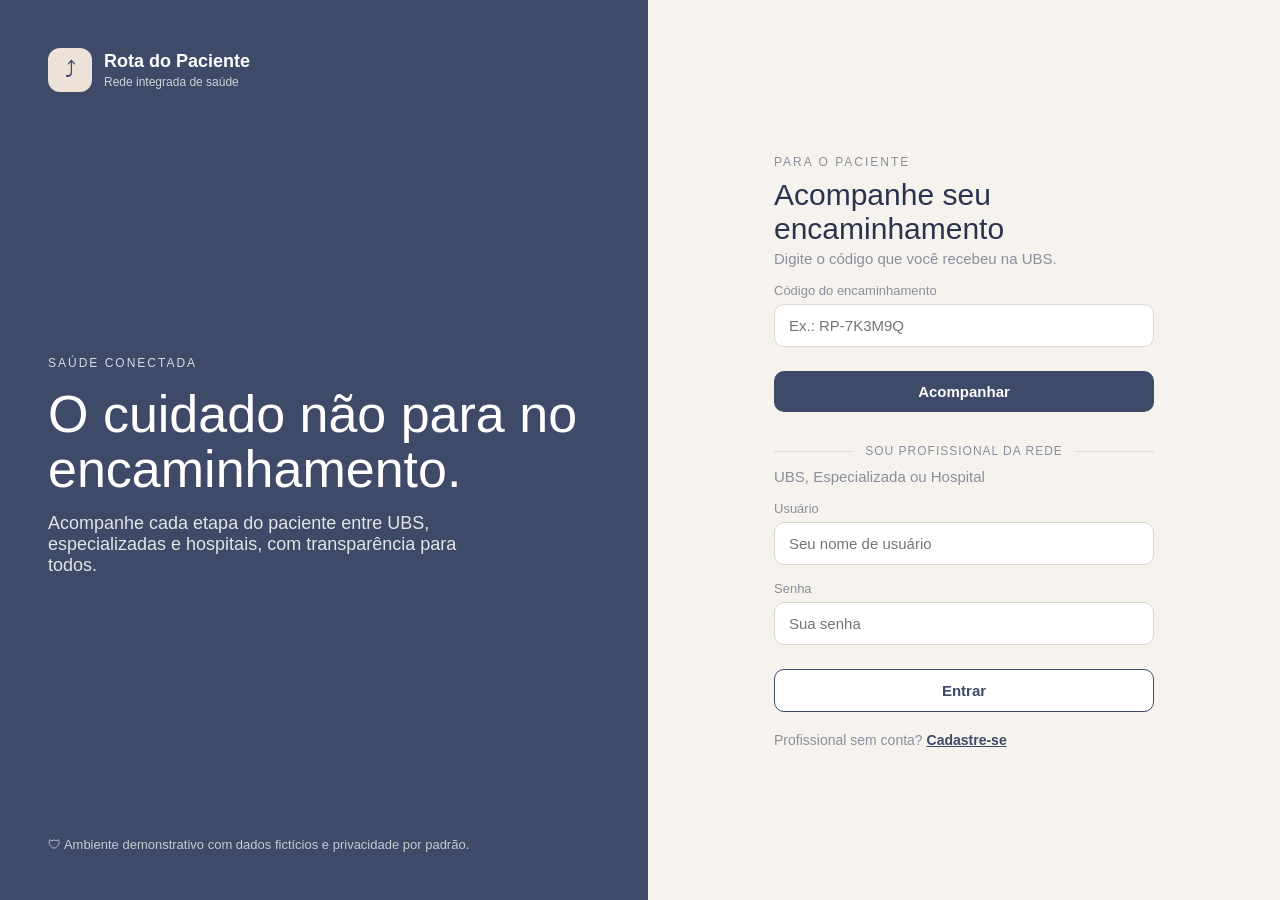
==== frontend/index.html @ ddeb9088 "reworked dir" ====
<!DOCTYPE html>
<html lang="pt-BR">
<head>
  <meta charset="UTF-8">
  <meta name="viewport" content="width=device-width, initial-scale=1">
  <title>Rota do Paciente</title>
  <link rel="stylesheet" href="style.css">
  <script src="script.js" defer></script>
</head>
<body>
  <div class="tela-login">

    <section class="lado-azul">
      <div class="marca">
        <div class="icone">⤴</div>
        <div><strong>Rota do Paciente</strong><small>Rede integrada de saúde</small></div>
      </div>
      <div>
        <span class="tag">Saúde conectada</span>
        <h1>O cuidado não para no encaminhamento.</h1>
        <p>Acompanhe cada etapa do paciente entre UBS, especializadas e hospitais, com transparência para todos.</p>
      </div>
      <div class="aviso">🛡 Ambiente demonstrativo com dados fictícios e privacidade por padrão.</div>
    </section>

    <section class="lado-form">
      <div class="caixa">

        <!-- ACESSO DO PACIENTE (principal) -->
        <span class="tag">Para o paciente</span>
        <h2>Acompanhe seu encaminhamento</h2>
        <p class="sub">Digite o código que você recebeu na UBS.</p>

        <!-- Na versão com PHP: action="acompanhar.php" method="get" -->
        <form action="acompanhar.html" method="get">
          <label for="codigo">Código do encaminhamento</label>
          <input type="text" id="codigo" name="codigo" placeholder="Ex.: RP-7K3M9Q" required>
          <button class="btn" type="submit">Acompanhar</button>
        </form>

        <!-- ACESSO DOS PROFISSIONAIS -->
        <div class="divisor"><span>Sou profissional da rede</span></div>

        <p class="sub">UBS, Especializada ou Hospital</p>

        <!-- Na versão com PHP: action="login.php" method="post" -->
        <form action="ubs.html">
          <label for="usuario">Usuário</label>
          <input type="text" id="usuario" name="usuario" placeholder="Seu nome de usuário" required>

          <label for="senha">Senha</label>
          <input type="password" id="senha" name="senha" placeholder="Sua senha" required>

          <button class="btn btn-claro" type="submit">Entrar</button>
        </form>

        <div class="links">
          <span>Profissional sem conta? <a href="cadastro.html">Cadastre-se</a></span>
        </div>

      </div>
    </section>

  </div>
</body>
</html>
---- frontend/style.css ----
/* ===== Paleta (igual ao Figma) ===== */
:root {
  --azul: #3e4a68;
  --azul-escuro: #2b3350;
  --creme: #f6f3ee;
  --bege: #ede2d8;
  --verde: #5b8a6e;
  --verde-claro: #eaf2ee;
  --cinza: #8a8f9c;
  --linha: #ddd8d1;
  --vermelho: #b85c50;
}

* { box-sizing: border-box; margin: 0; padding: 0; }
body { font-family: "Segoe UI", Arial, sans-serif; background: var(--creme); color: var(--azul-escuro); }
a { color: inherit; }

/* ===== Marca ===== */
.marca { display: flex; align-items: center; gap: 12px; }
.marca .icone { width: 44px; height: 44px; border-radius: 12px; background: var(--bege); color: var(--azul); display: flex; align-items: center; justify-content: center; font-size: 22px; }
.marca strong { display: block; font-size: 18px; }
.marca small { font-size: 12px; opacity: .75; }

/* ===== Botões e formulários ===== */
.btn { display: inline-block; background: var(--azul); color: #fff; border: 0; border-radius: 10px; padding: 12px 22px; font-size: 15px; font-weight: 600; cursor: pointer; text-decoration: none; }
.btn:hover { background: var(--azul-escuro); }
label { display: block; font-size: 13px; color: var(--cinza); margin: 16px 0 6px; }
input, select { width: 100%; padding: 12px 14px; border: 1px solid var(--linha); border-radius: 10px; background: #fff; font-size: 15px; color: var(--azul-escuro); }
input:focus, select:focus { outline: 2px solid var(--azul); }
form .btn { width: 100%; margin-top: 24px; }
.links { margin-top: 20px; font-size: 14px; color: var(--cinza); display: flex; flex-direction: column; gap: 8px; }
.links a { color: var(--azul); font-weight: 600; }

/* ===== Login / Cadastro ===== */
.tela-login { display: flex; min-height: 100vh; }
.lado-azul { flex: 1; background: var(--azul); color: #fff; padding: 48px; display: flex; flex-direction: column; justify-content: space-between; }
.lado-azul .tag { font-size: 12px; letter-spacing: 2px; text-transform: uppercase; opacity: .8; }
.lado-azul h1 { font-size: 52px; line-height: 1.05; margin: 16px 0; font-weight: 500; }
.lado-azul p { font-size: 18px; opacity: .85; max-width: 440px; }
.lado-azul .aviso { font-size: 13px; opacity: .7; }
.lado-form { flex: 1; display: flex; align-items: center; justify-content: center; padding: 40px; }
.lado-form .caixa { width: 100%; max-width: 380px; }
.lado-form .tag { font-size: 12px; letter-spacing: 2px; text-transform: uppercase; color: var(--cinza); }
.lado-form h2 { font-size: 30px; font-weight: 500; margin: 8px 0 4px; }
.lado-form .sub { color: var(--cinza); font-size: 15px; }

/* ===== Página do paciente ===== */
.topo { background: #fff; border-bottom: 1px solid var(--linha); padding: 12px 24px; }
.topo .marca .icone { background: var(--azul); color: #fff; }
.paciente { max-width: 640px; margin: 0 auto; padding: 40px 16px; }
.paciente .codigo { text-align: center; font-size: 12px; letter-spacing: 2px; color: var(--cinza); }
.paciente h1 { text-align: center; font-size: 34px; font-weight: 500; margin: 6px 0; }
.paciente .sub { text-align: center; color: var(--cinza); font-size: 14px; margin-bottom: 24px; }
.cartao { background: #fff; border-radius: 16px; padding: 28px; box-shadow: 0 4px 20px rgba(43, 51, 80, .08); }
.especialidade { display: flex; align-items: center; gap: 12px; padding-bottom: 18px; border-bottom: 1px solid var(--linha); margin-bottom: 18px; }
.especialidade .icone { width: 40px; height: 40px; border-radius: 10px; background: var(--bege); display: flex; align-items: center; justify-content: center; font-size: 20px; }
.especialidade small { display: block; font-size: 11px; letter-spacing: 1px; color: var(--cinza); text-transform: uppercase; }
.especialidade strong { font-size: 17px; }
.mensagem { background: var(--verde-claro); border-radius: 10px; padding: 14px 16px; margin-bottom: 26px; font-size: 14px; }
.mensagem strong { display: block; margin-bottom: 2px; }

/* ===== LINHA DO TEMPO (as bolinhas) ===== */
.timeline { list-style: none; }
.timeline li { position: relative; padding: 0 0 30px 52px; min-height: 54px; }
/* a linha vertical que liga uma bolinha à próxima */
.timeline li::before { content: ""; position: absolute; left: 11px; top: 26px; bottom: 2px; width: 2px; background: var(--linha); }
.timeline li:last-child::before { display: none; }
/* a bolinha */
.timeline .bolinha { position: absolute; left: 0; top: 0; width: 24px; height: 24px; border-radius: 50%; background: #e7e3dd; color: var(--cinza); font-size: 12px; display: flex; align-items: center; justify-content: center; }
.timeline strong { display: block; font-size: 15px; }
.timeline small { font-size: 12px; color: var(--cinza); }
/* etapa concluída: verde */
.timeline .feito .bolinha { background: var(--verde); color: #fff; }
.timeline .feito::before { background: var(--verde); }
/* etapa atual: azul com contorno */
.timeline .atual .bolinha { background: var(--azul); color: #fff; box-shadow: 0 0 0 4px #d5d9e4; }
/* próximas etapas: apagadas */
.timeline .proximo { opacity: .45; }

.consulta { background: #f3eee8; border: 1px solid var(--linha); border-radius: 12px; padding: 20px; margin-top: 10px; }
.consulta h3 { font-size: 15px; margin-bottom: 14px; }
.dados { display: flex; gap: 32px; flex-wrap: wrap; padding-bottom: 14px; border-bottom: 1px solid var(--linha); margin-bottom: 14px; }
.dados small { display: block; font-size: 11px; color: var(--cinza); }
.dados strong { font-size: 15px; }
.consulta ul { list-style: none; font-size: 13px; }
.consulta li { margin-top: 6px; }
.consulta li::before { content: "✓ "; color: var(--verde); font-weight: bold; }
.rodape { text-align: center; font-size: 12px; color: var(--cinza); margin-top: 20px; }

/* ===== Tela da UBS ===== */
.app { display: flex; min-height: 100vh; }
.menu { width: 260px; background: #f2e9e2; padding: 24px 16px; display: flex; flex-direction: column; gap: 6px; }
.menu .marca { margin-bottom: 18px; }
.menu .marca .icone { background: var(--azul); color: #fff; }
.unidade { background: #faf6f2; border-radius: 12px; padding: 14px; margin-bottom: 14px; font-size: 14px; }
.unidade small { display: block; font-size: 11px; letter-spacing: 1px; color: var(--cinza); text-transform: uppercase; margin-bottom: 4px; }
.menu a { display: flex; justify-content: space-between; align-items: center; padding: 12px 14px; border-radius: 10px; text-decoration: none; font-size: 15px; color: var(--azul-escuro); }
.menu a.ativo { background: #fff; font-weight: 600; }
.menu a:hover { background: #fff8; }
.badge { background: var(--vermelho); color: #fff; font-size: 12px; border-radius: 50%; width: 22px; height: 22px; display: flex; align-items: center; justify-content: center; }
.principal { flex: 1; }
.barra { background: #fff; border-bottom: 1px solid var(--linha); padding: 14px 28px; display: flex; justify-content: space-between; align-items: center; gap: 20px; }
.barra input { max-width: 420px; background: var(--creme); }
.barra .usuario { font-size: 14px; text-align: right; }
.barra .usuario small { display: block; color: var(--cinza); font-size: 12px; }
.conteudo { max-width: 720px; margin: 0 auto; padding: 50px 20px; text-align: center; }
.conteudo .tag { font-size: 12px; letter-spacing: 2px; color: var(--cinza); text-transform: uppercase; }
.conteudo h1 { font-size: 38px; font-weight: 500; margin: 6px 0; }
.conteudo > p { color: var(--cinza); margin-bottom: 26px; }
.conteudo .cartao { text-align: left; }
.numeros { display: flex; text-align: center; padding: 20px 0; border-top: 1px solid var(--linha); border-bottom: 1px solid var(--linha); margin: 18px 0; }
.numeros div { flex: 1; }
.numeros strong { display: block; font-size: 30px; font-weight: 500; }
.numeros small { color: var(--cinza); font-size: 12px; }
.proxima { display: flex; align-items: center; gap: 14px; background: var(--creme); border-radius: 12px; padding: 16px; }
.proxima .av { width: 40px; height: 40px; border-radius: 50%; background: #e1e3ea; display: flex; align-items: center; justify-content: center; font-size: 13px; font-weight: 600; }
.proxima small { display: block; color: var(--cinza); font-size: 12px; }
.conteudo .btn { margin-top: 20px; float: right; }
.conteudo .cartao::after { content: ""; display: block; clear: both; }

/* ===== Celular ===== */
@media (max-width: 800px) {
  .tela-login { flex-direction: column; }
  .lado-azul h1 { font-size: 36px; }
  .app { flex-direction: column; }
  .menu { width: 100%; }
}

/* ===== Acesso paciente + profissional (index) ===== */
.divisor { display: flex; align-items: center; gap: 12px; margin: 32px 0 10px; font-size: 12px; letter-spacing: 1px; text-transform: uppercase; color: var(--cinza); }
.divisor::before, .divisor::after { content: ""; flex: 1; height: 1px; background: var(--linha); }
.btn-claro { background: #fff; color: var(--azul); border: 1px solid var(--azul); }
.btn-claro:hover { background: var(--azul); color: #fff; }
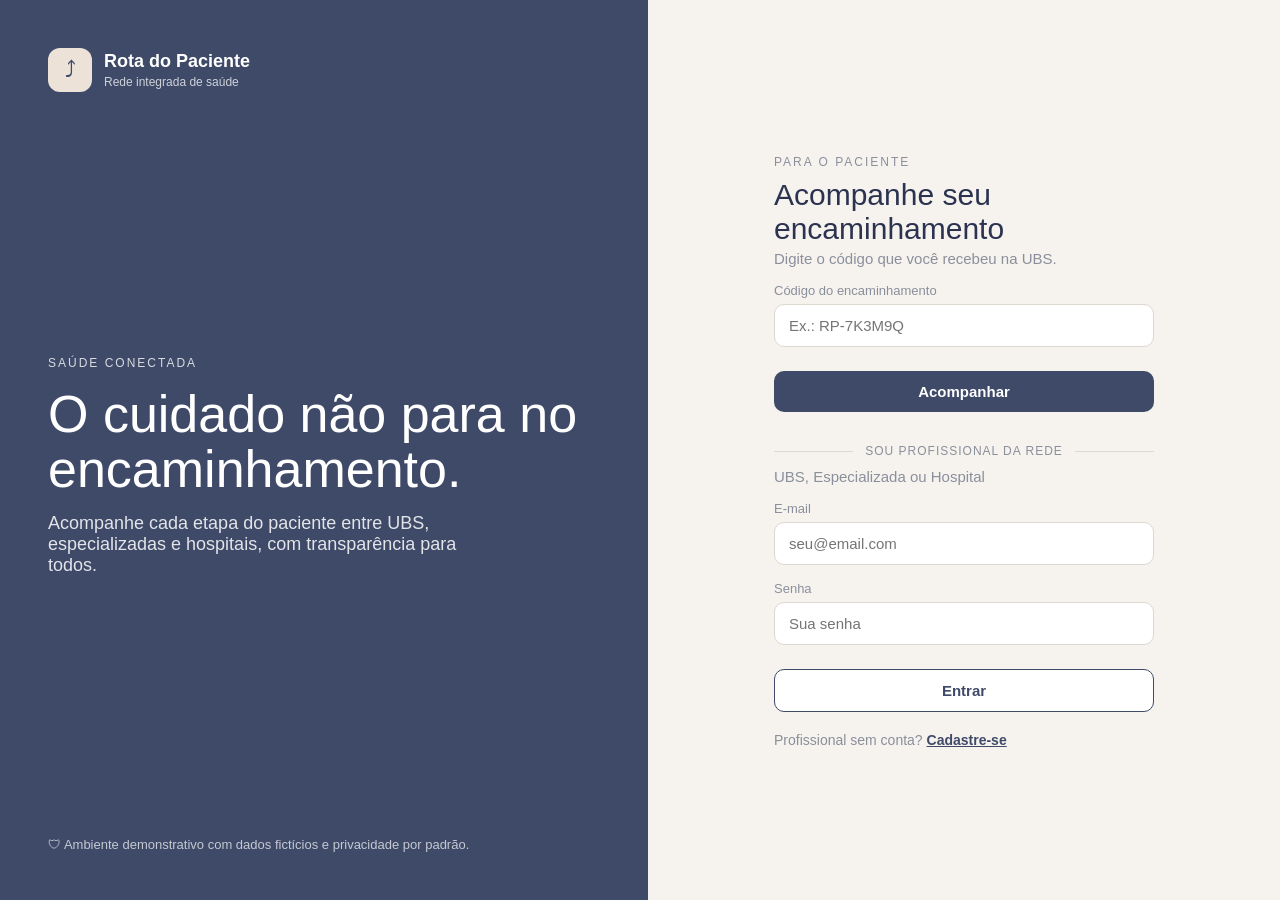
==== commit d2129375: "login base sem sincronia com bd" ====
--- a/frontend/index.html
+++ b/frontend/index.html
@@ -26,27 +26,23 @@
     <section class="lado-form">
       <div class="caixa">
 
-        <!-- ACESSO DO PACIENTE (principal) -->
         <span class="tag">Para o paciente</span>
         <h2>Acompanhe seu encaminhamento</h2>
         <p class="sub">Digite o código que você recebeu na UBS.</p>
 
-        <!-- Na versão com PHP: action="acompanhar.php" method="get" -->
         <form action="acompanhar.html" method="get">
           <label for="codigo">Código do encaminhamento</label>
           <input type="text" id="codigo" name="codigo" placeholder="Ex.: RP-7K3M9Q" required>
           <button class="btn" type="submit">Acompanhar</button>
         </form>
 
-        <!-- ACESSO DOS PROFISSIONAIS -->
         <div class="divisor"><span>Sou profissional da rede</span></div>
 
         <p class="sub">UBS, Especializada ou Hospital</p>
 
-        <!-- Na versão com PHP: action="login.php" method="post" -->
-        <form action="ubs.html">
-          <label for="usuario">Usuário</label>
-          <input type="text" id="usuario" name="usuario" placeholder="Seu nome de usuário" required>
+        <form action="../backend/login.php" method="post">
+          <label for="usuario">E-mail</label>
+          <input type="email" id="usuario" name="login" placeholder="seu@email.com" required>
 
           <label for="senha">Senha</label>
           <input type="password" id="senha" name="senha" placeholder="Sua senha" required>
@@ -63,4 +59,4 @@
 
   </div>
 </body>
-</html>
+</html>
